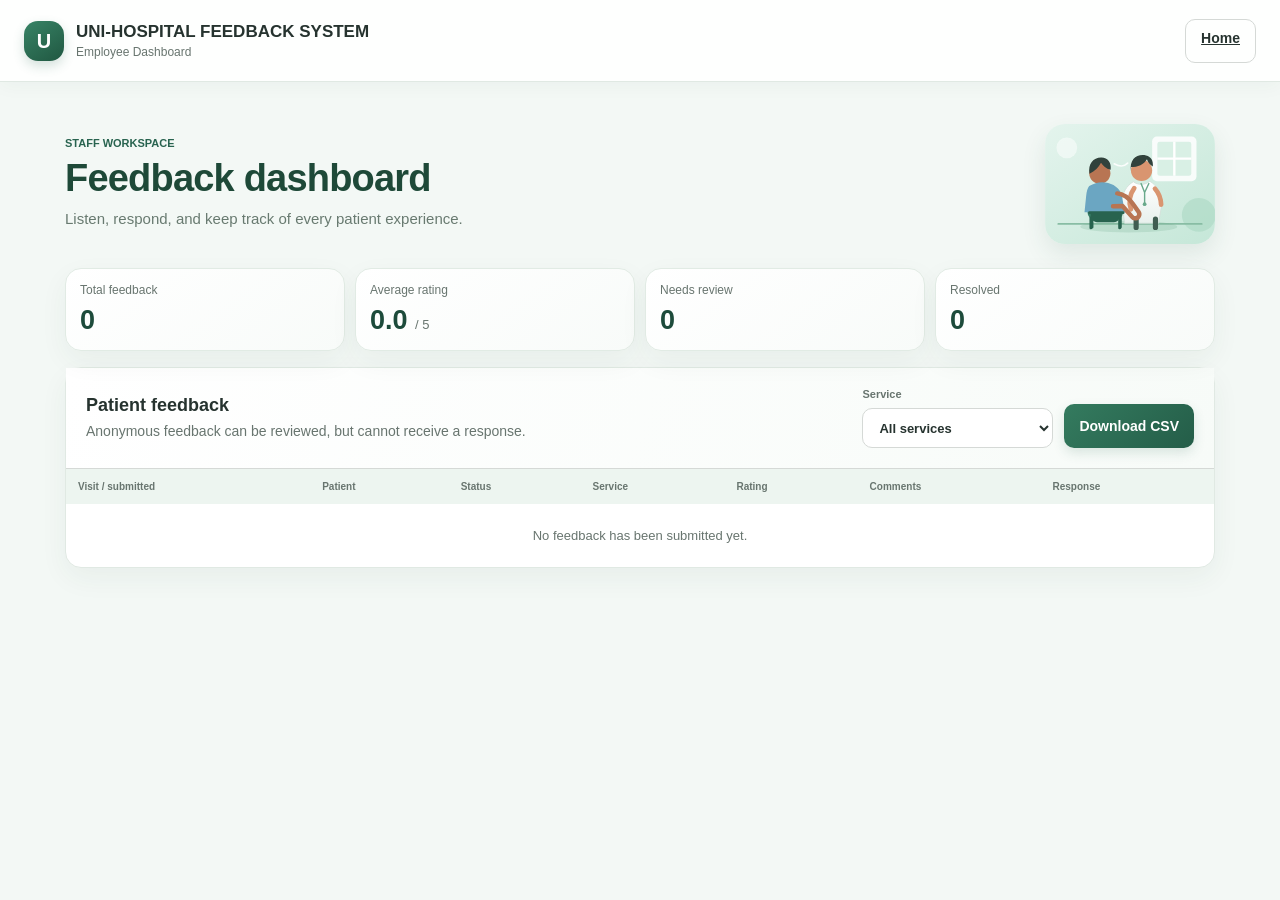
==== dashboard.html @ 7a80a277 "Add files via upload" ====
<!doctype html>
<html lang="en">
<head>
  <meta charset="utf-8">
  <meta name="viewport" content="width=device-width, initial-scale=1">
  <meta name="theme-color" content="#146c5a">
  <title>Employee Dashboard - UNI-HOSPITAL</title>

  <link rel="stylesheet" href="style.css">
  <script src="app.js" defer></script>
</head>
<body>

  <header class="site-header">
    <a class="brand" href="index.html" aria-label="UNI-HOSPITAL FEEDBACK SYSTEM home">
      <span class="brand-mark" aria-hidden="true">U</span>
      <span><strong>UNI-HOSPITAL FEEDBACK SYSTEM</strong><small>Employee Dashboard</small></span>
    </a>

    <div class="header-actions">
      <a class="button button-light" href="index.html">Home</a>
    </div>
  </header>

  <main>
    <section class="content-layout">
      <div class="page-intro">
        <div>
          <p class="eyebrow">STAFF WORKSPACE</p>
          <h1>Feedback dashboard</h1>
          <p class="page-lead">Listen, respond, and keep track of every patient experience.</p>
        </div>
        <img src="assets/clinic-care.svg" alt="Clinician listening to a patient">
      </div>

      <div class="summary-grid">
        <article class="summary-card surface"><span>Total feedback</span><strong id="total-count">0</strong></article>
        <article class="summary-card surface"><span>Average rating</span><strong id="average-rating">0.0 <small>/ 5</small></strong></article>
        <article class="summary-card surface"><span>Needs review</span><strong id="pending-count">0</strong></article>
        <article class="summary-card surface"><span>Resolved</span><strong id="resolved-count">0</strong></article>
      </div>
      <section class="panel surface report-panel">
        <div class="section-heading report-heading">
          <div>
            <h2>Patient feedback</h2>
            <p class="panel-intro">Anonymous feedback can be reviewed, but cannot receive a response.</p>
          </div>
          <div class="report-actions">
            <label class="filter-field">Service
              <select id="category-filter">
                <option value="all">All services</option>
                <option>Nursing & Care</option>
                <option>Reception & Check-in</option>
                <option>Doctor Consultation</option>
                <option>Wait Time</option>
                <option>Facilities & Cleanliness</option>
                <option>Billing & Insurance</option>
                <option>Other</option>
              </select>
            </label>
            <button id="export-feedback" class="button button-primary" type="button">Download CSV</button>
          </div>
        </div>

        <div class="table-scroll">
          <table>
            <thead>
              <tr>
                <th>Visit / submitted</th><th>Patient</th><th>Status</th><th>Service</th>
                <th>Rating</th><th>Comments</th><th>Response</th>
              </tr>
            </thead>
            <tbody id="feedback-rows"></tbody>
          </table>

          <p id="dashboard-message" class="empty-message" hidden>No Feedback Has Been Submitted Yet.</p>
        </div>
      </section>
    </section>

  </main>
</body>
</html>
---- style.css ----
:root {
  font-family: "Segoe UI", Arial, sans-serif;
  color: #26332f;
  background: #f3f8f5;
}
* { box-sizing: border-box; }
body {
  display: flex;
  flex-direction: column;
  margin: 0;
  background: #f3f8f5;
}
.start-layout, main {
  display: flex;
  flex-direction: column;
}
main { flex: 1; }
button, input, select, textarea { font: inherit; }
button, select { cursor: pointer; }
.site-header, .brand, .header-actions, .identity-field label, .section-heading {
  display: flex;
  align-items: center;
}
.site-header {
  min-height: 82px;
  padding: 14px 24px;
  border-bottom: 1px solid #e0e9e3;
  background: rgba(255, 255, 255, .94);
  justify-content: space-between;
  box-shadow: 0 4px 18px rgba(34, 73, 56, .04);
}
.brand {
  gap: 12px;
  color: #26332f;
  text-decoration: none;
}
.brand-mark {
  display: grid;
  width: 40px;
  height: 40px;
  place-items: center;
  border-radius: 14px;
  background: linear-gradient(145deg, #388466, #205741);
  color: #fff;
  font: 700 20px/1 "Arial", sans-serif;
  box-shadow: 0 5px 12px rgba(40, 99, 79, .2);
}
.brand strong, .brand small { display: block; }
.brand strong { font-size: 17px; }
.brand small {
  margin-top: 3px;
  color: #68756f;
  font-size: 12px;
}
.header-actions { gap: 12px; }
.button {
  min-height: 44px;
  padding: 10px 15px;
  border: 0;
  border-radius: 10px;
  font-size: 14px;
  font-weight: 700;
  transition: background .18s ease, transform .18s ease, box-shadow .18s ease;
}
.button-primary {
  background: linear-gradient(135deg, #347b5f, #245d48);
  color: #fff;
  box-shadow: 0 5px 12px rgba(40, 99, 79, .15);
}
.button-primary:hover {
  background: #1d4b3b;
  box-shadow: 0 7px 16px rgba(40, 99, 79, .2);
  transform: translateY(-1px);
}
.button-light {
  border: 1px solid #d5d9d6;
  color: #26332f;
}
.button-light:hover { background: #edf3ef; }
.content-layout {
  width: min(1150px, calc(100% - 28px));
  flex: 1;
  margin: 0 auto;
  padding: 42px 0 56px;
}
.start-layout {
  justify-content: center;
}
.home-hero {
  display: grid;
  grid-template-columns: 550px 550px;
  align-items: center;
  gap: 40px;
  min-height: 680px;
}
.home-copy { width: 550px; }
.home-copy h1 {
  margin: 0;
  color: #1e4938;
  font-size: 62px;
  letter-spacing: -2px;
  line-height: 1.08;
}
.home-intro {
  width: 510px;
  margin: 18px 0 30px;
  color: #61736a;
  font-size: 17px;
  line-height: 1.65;
}
.home-illustration {
  position: relative;
  width: 550px;
  padding: 14px;
  border: 1px solid rgba(255, 255, 255, .8);
  border-radius: 34px;
  background: linear-gradient(145deg, #e0f1e8, #cce6d8);
  box-shadow: 0 24px 60px rgba(41, 92, 68, .14);
  transform: rotate(6deg);
}
.home-illustration img {
  display: block;
  width: 520px;
  border-radius: 25px;
}
.choice-grid {
  display: grid;
  grid-template-columns: repeat(2, 269px);
  gap: 12px;
}
.choice-card {
  display: flex;
  min-height: 112px;
  align-items: center;
  gap: 12px;
  padding: 18px;
  border: 1px solid #e0eae3;
  color: inherit;
  text-decoration: none;
  box-shadow: 0 8px 22px rgba(30, 73, 56, .05);
  transition: transform .18s ease, border-color .18s ease, box-shadow .18s ease;
}
.choice-card:hover {
  border-color: #92c4a8;
  box-shadow: 0 14px 28px rgba(30, 73, 56, .1);
  transform: translateY(-3px);
}
.choice-icon {
  display: grid;
  width: 42px;
  height: 42px;
  flex: 0 0 42px;
  place-items: center;
  border-radius: 13px;
  background: #e8f4ec;
  color: #28634f;
  font-size: 23px;
  font-weight: 700;
}
.staff-choice .choice-icon {
  background: #e8f0f7;
  color: #466c88;
}
.choice-copy {
  display: grid;
  flex: 1;
  gap: 5px;
}
.choice-copy strong { font-size: 16px; }
.choice-copy small {
  color: #728078;
  font-size: 12px;
  line-height: 1.4;
}
.choice-arrow {
  color: #438565;
  font-size: 22px;
}
.eyebrow {
  margin: 0 0 8px;
  color: #28634f;
  font-size: 11px;
  font-weight: 700;
}
.panel-intro {
  margin: 0;
  color: #68756f;
  font-size: 14px;
  line-height: 1.5;
}
.page-intro {
  display: flex;
  align-items: center;
  justify-content: space-between;
  gap: 24px;
  margin-bottom: 24px;
}
.page-intro h1 {
  margin: 0;
  color: #1e4938;
  font-size: 38px;
  letter-spacing: -.8px;
}
.page-intro img {
  width: 170px;
  height: 120px;
  object-fit: cover;
  border-radius: 20px;
  box-shadow: 0 10px 24px rgba(41, 92, 68, .1);
}
.page-lead {
  margin: 8px 0 0;
  color: #687a70;
  font-size: 15px;
  line-height: 1.5;
}
.surface {
  border: 1px solid #e0e9e3;
  border-radius: 16px;
  background: #fff;
  box-shadow: 0 10px 28px rgba(30, 73, 56, .055);
}
.panel { padding: 24px; }
.panel h2 {
  margin: 0 0 7px;
  font-size: 18px;
}
.panel > .panel-intro { margin-bottom: 24px; }
.form-stack {
  display: grid;
  gap: 16px;
}
.response-lookup { margin-top: 16px; }
.response-lookup-form {
  display: flex;
  width: 650px;
  align-items: end;
  gap: 12px;
}
.response-lookup-form .field { flex: 1; }
.response-lookup-results {
  display: grid;
  gap: 12px;
  margin-top: 16px;
}
.response-result {
  padding: 14px;
  border: 1px solid #d5d9d6;
  border-radius: 10px;
  background: #f8faf8;
}
.response-result h3 {
  margin: 0;
  font-size: 14px;
}
.response-result p {
  margin: 8px 0 0;
  font-size: 13px;
  line-height: 1.5;
  overflow-wrap: anywhere;
  white-space: pre-wrap;
}
.response-result .response-result-status {
  color: #28634f;
  font-weight: 700;
}
.field, .filter-field { display: grid; }
.field[hidden] { display: none; }
.field {
  gap: 8px;
  color: #26332f;
  font-size: 13px;
  font-weight: 650;
}
.field :is(input, select, textarea), .filter-field select {
  min-height: 45px;
  padding: 10px 12px;
  border: 1px solid #d5d9d6;
  border-radius: 10px;
  background: #fff;
  color: #26332f;
  font-size: 14px;
}
.field textarea {
  min-height: 124px;
  resize: vertical;
  line-height: 1.5;
}
.field :is(input, select, textarea):focus, .filter-field select:focus {
  border-color: #28634f;
  outline: 2px solid #72bbaa;
  outline-offset: 1px;
}
.rating-field, .identity-field {
  margin: 0;
  padding: 0;
  border: 0;
}
.rating-field legend, .identity-field legend {
  margin-bottom: 8px;
  color: #26332f;
  font-size: 13px;
  font-weight: 650;
}
.rating-field legend span {
  color: #68756f;
  font-weight: 400;
}
.rating-options {
  display: flex;
  gap: 8px;
}
.rating-options label { position: relative; }
.rating-options input {
  position: absolute;
  width: 1px;
  height: 1px;
  opacity: 0;
}
.rating-options label span {
  display: grid;
  width: 43px;
  height: 42px;
  place-items: center;
  border: 1px solid #d5d9d6;
  border-radius: 10px;
  color: #68756f;
  font-weight: 700;
  cursor: pointer;
}
.rating-options input:checked + span {
  border-color: #28634f;
  background: #edf3ef;
  color: #1d4b3b;
}
.rating-options input:focus-visible + span, :focus-visible {
  outline: 3px solid #72bbaa;
  outline-offset: 2px;
}
.identity-field {
  display: grid;
  gap: 8px;
  color: #68756f;
  font-size: 13px;
}
.identity-field label { gap: 8px; }
.identity-field input {
  width: 16px;
  height: 16px;
  accent-color: #28634f;
}
.message {
  margin: 10px;
  color: #28634f;
  font-size: 13px;
  line-height: 1.5;
  text-align: center;
}
.message:empty { display: none; }
.summary-grid {
  display: grid;
  grid-template-columns: repeat(4, 280px);
  gap: 10px;
  margin-bottom: 16px;
}
.summary-card {
  display: grid;
  gap: 8px;
  padding: 14px;
  border-color: #e1ebe4;
  background: linear-gradient(145deg, #fff, #f8fbf9);
}
.summary-card > span {
  color: #68756f;
  font-size: 12px;
}
.summary-card strong {
  color: #1d4b3b;
  font-size: 27px;
}
.summary-card strong small {
  color: #68756f;
  font-size: 13px;
  font-weight: 500;
}
.section-heading { justify-content: space-between; }
.report-panel { padding: 0; }
.report-heading {
  padding: 20px;
  background: linear-gradient(110deg, #fff, #f7fbf8);
}
.report-heading h2 { margin-bottom: 5px; }
.report-actions {
  display: flex;
  align-items: end;
  gap: 12px;
}
.filter-field {
  width: 190px;
  gap: 8px;
  color: #68756f;
  font-size: 11px;
  font-weight: 700;
}
.filter-field select {
  min-height: 40px;
  font-size: 13px;
}
.table-scroll {
  overflow-x: auto;
  border-top: 1px solid #d5d9d6;
}
table {
  width: 1148px;
  border-collapse: collapse;
  text-align: left;
}
th {
  padding: 12px;
  background: #edf5f0;
  color: #68756f;
  font-size: 10px;
  white-space: nowrap;
}
td {
  padding: 12px;
  border-top: 1px solid #edf2ee;
  font-size: 12px;
  line-height: 1.5;
  vertical-align: top;
}
td:first-child { white-space: pre-line; }
.comment-cell {
  max-width: 220px;
  overflow-wrap: anywhere;
  white-space: pre-wrap;
}
.response-input {
  display: block;
  width: 200px;
  height: 48px;
  min-height: 48px;
  margin-bottom: 6px;
  padding: 8px;
  border: 1px solid #d5d9d6;
  border-radius: 8px;
  font: inherit;
  font-size: 12px;
  resize: vertical;
}
.response-text {
  width: 200px;
  margin: 0;
  overflow-wrap: anywhere;
  white-space: pre-wrap;
}
.response-unavailable {
  color: #68756f;
  font-size: 11px;
}
.status {
  display: inline-flex;
  padding: 5px 9px;
  border-radius: 10px;
  background: #fff3dc;
  color: #9a5c08;
  font-size: 11px;
  font-weight: 700;
  white-space: nowrap;
}
.status.resolved {
  background: #e3f2e9;
  color: #216a43;
}
.text-button {
  padding: 2px;
  border: 0;
  background: transparent;
  color: #28634f;
  font-weight: 700;
  text-decoration: underline;
}
.row-action { white-space: nowrap; }
.empty-message {
  margin: 0;
  padding: 24px 16px;
  color: #68756f;
  font-size: 13px;
  text-align: center;
}
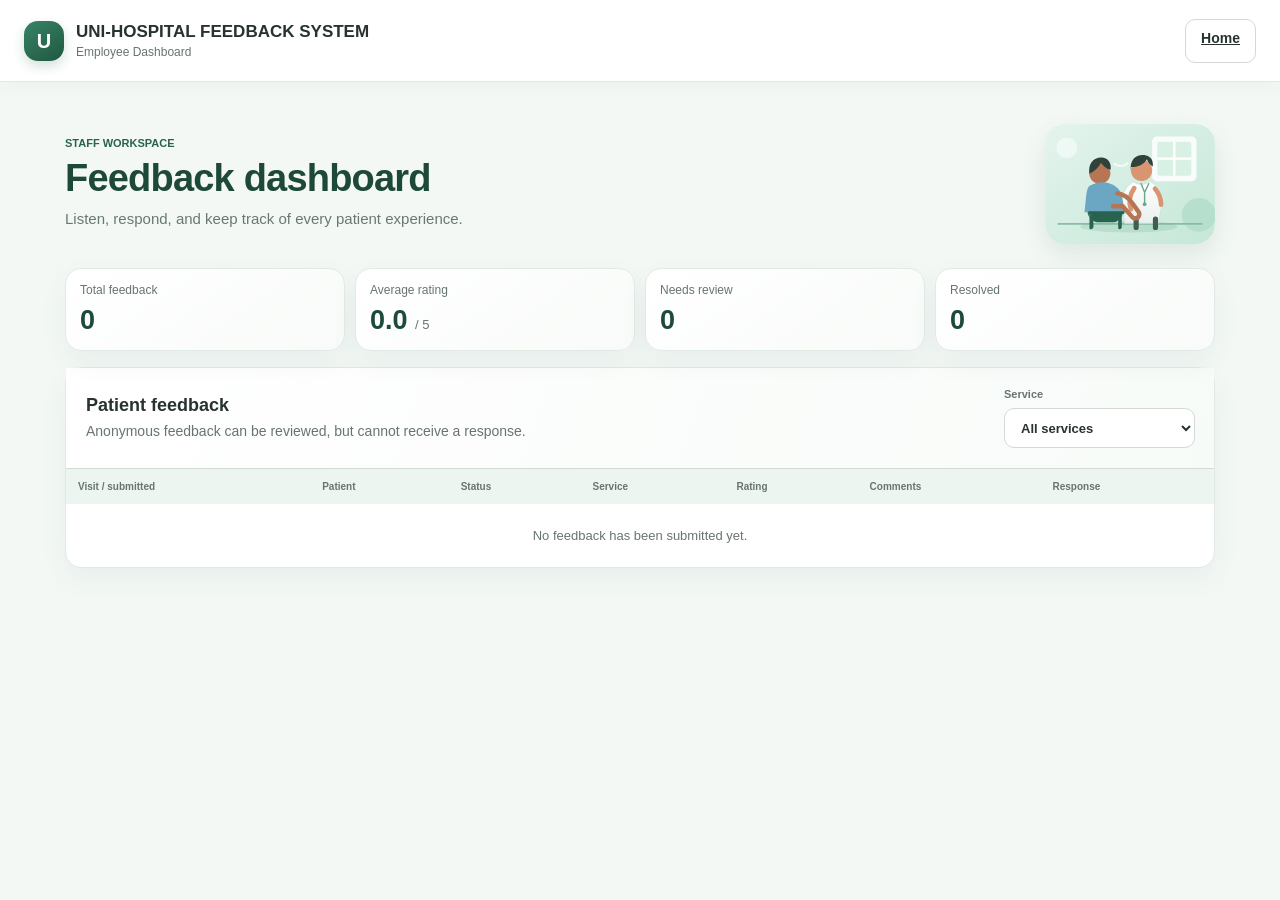
==== commit 84f2f92d: "Updating some code" ====
--- a/dashboard.html
+++ b/dashboard.html
@@ -45,21 +45,18 @@
             <h2>Patient feedback</h2>
             <p class="panel-intro">Anonymous feedback can be reviewed, but cannot receive a response.</p>
           </div>
-          <div class="report-actions">
-            <label class="filter-field">Service
-              <select id="category-filter">
-                <option value="all">All services</option>
-                <option>Nursing & Care</option>
-                <option>Reception & Check-in</option>
-                <option>Doctor Consultation</option>
-                <option>Wait Time</option>
-                <option>Facilities & Cleanliness</option>
-                <option>Billing & Insurance</option>
-                <option>Other</option>
-              </select>
-            </label>
-            <button id="export-feedback" class="button button-primary" type="button">Download CSV</button>
-          </div>
+          <label class="filter-field">Service
+            <select id="category-filter">
+              <option value="all">All services</option>
+              <option>Nursing & Care</option>
+              <option>Reception & Check-in</option>
+              <option>Doctor Consultation</option>
+              <option>Wait Time</option>
+              <option>Facilities & Cleanliness</option>
+              <option>Billing & Insurance</option>
+              <option>Other</option>
+            </select>
+          </label>
         </div>
 
         <div class="table-scroll">
